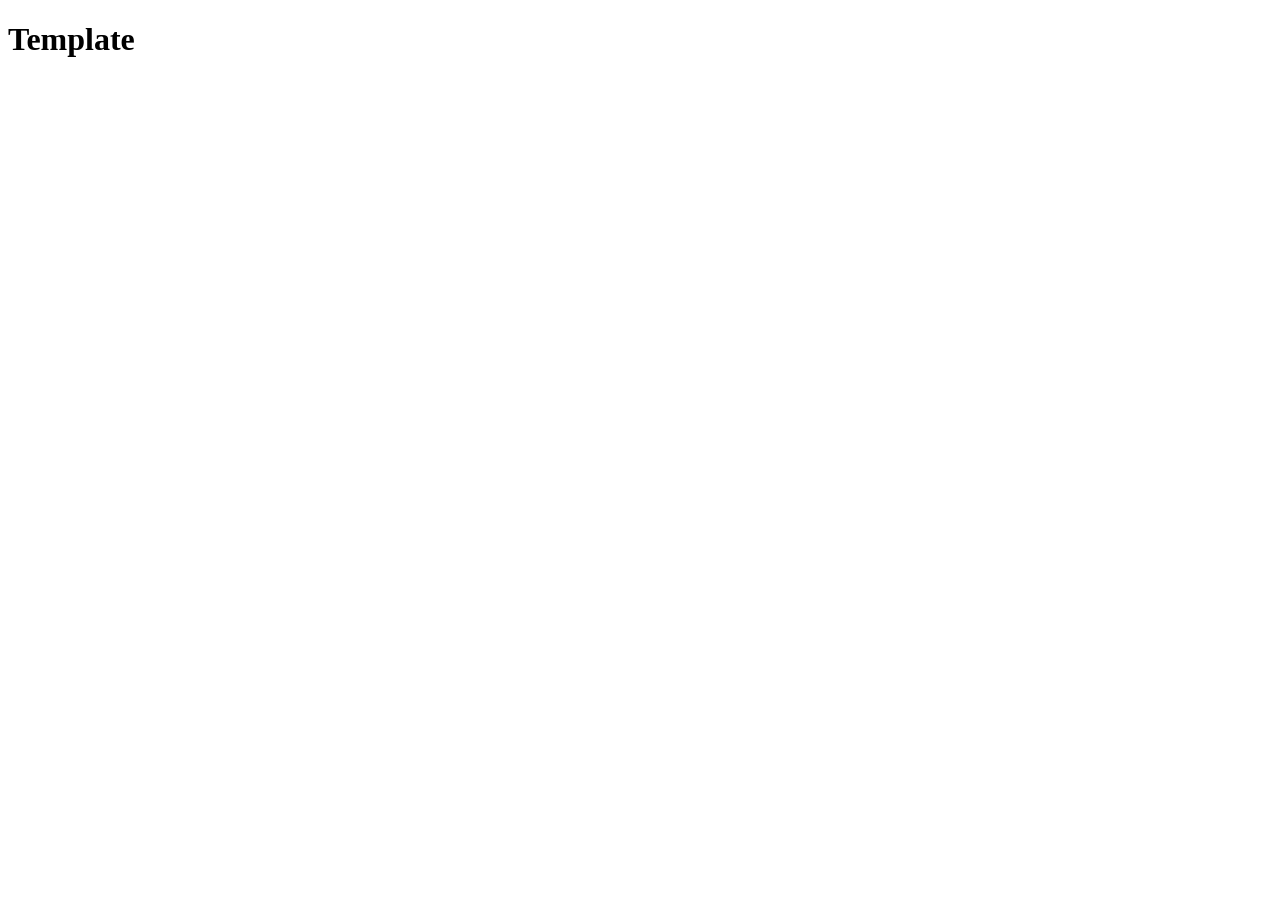
==== index.html @ e002447b "initial" ====
<!DOCTYPE html>
<html lang="en">
<head>
	<meta charset="UTF-8">
	<meta name="viewport" content="width=device-width, initial-scale=1.0">
	<title>template</title>
	<link rel="stylesheet" href="style.css">
</head>
<body>
	<header>
		<h1>Template</h1>
	</header>
</body>
</html>
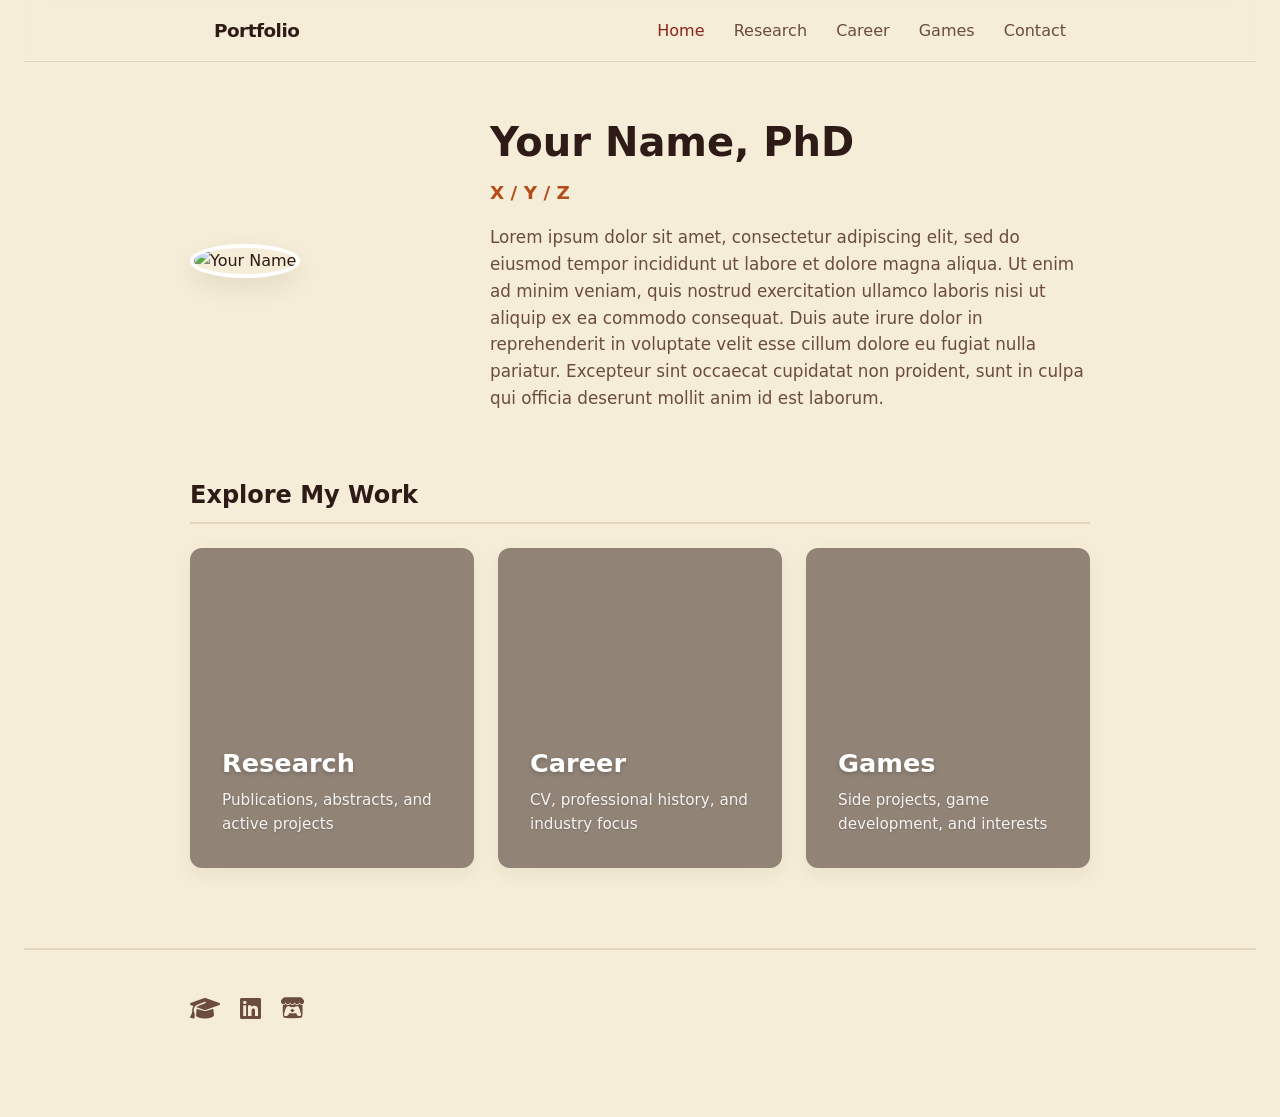
==== commit f9b49e7a: "initial pages" ====
--- a/index.html
+++ b/index.html
@@ -1,14 +1,90 @@
 <!DOCTYPE html>
 <html lang="en">
 <head>
-	<meta charset="UTF-8">
-	<meta name="viewport" content="width=device-width, initial-scale=1.0">
-	<title>template</title>
-	<link rel="stylesheet" href="style.css">
+    <meta charset="UTF-8">
+    <meta name="viewport" content="width=device-width, initial-scale=1.0">
+    <title>TPP</title>
+    <link rel="icon" type="image/svg" href="images/047-parasect.svg">
+    <link rel="stylesheet" href="style.css">
+    <link rel="stylesheet" href="https://cdnjs.cloudflare.com/ajax/libs/font-awesome/6.5.0/css/all.min.css" crossorigin="anonymous">
 </head>
 <body>
-	<header>
-		<h1>Template</h1>
-	</header>
+
+    <!-- Top Navigation Bar -->
+    <nav class="top-nav">
+        <div class="nav-container">
+            <a href="index.html" class="nav-logo">Portfolio</a>
+            <div class="nav-links">
+                <a href="index.html" class="active">Home</a>
+                <a href="research.html">Research</a>
+                <a href="career.html">Career</a>
+                <a href="games.html">Games</a>
+                <a href="contact.html">Contact</a>
+            </div>
+        </div>
+    </nav>
+
+    <!-- Main Profile Header Area -->
+    <header class="profile-container">
+        <div class="profile-photo-wrapper">
+            <img src="images/profile.jpg" alt="Your Name" class="profile-photo">
+        </div>
+        <div class="profile-bio">
+            <h1>Your Name, PhD</h1>
+            <p class="subtitle">X / Y / Z</p>
+            <p class="bio-text">
+                Lorem ipsum dolor sit amet, consectetur adipiscing elit, sed do eiusmod tempor incididunt ut labore et dolore magna aliqua. Ut enim ad minim veniam, quis nostrud exercitation ullamco laboris nisi ut aliquip ex ea commodo consequat. Duis aute irure dolor in reprehenderit in voluptate velit esse cillum dolore eu fugiat nulla pariatur. Excepteur sint occaecat cupidatat non proident, sunt in culpa qui officia deserunt mollit anim id est laborum.
+            </p>
+        </div>
+    </header>
+
+    <!-- Main Interactive Grid -->
+    <main class="content-wrapper">
+        <h2 class="section-title">Explore My Work</h2>
+        
+        <div class="panel-grid">
+            <!-- Panel 1: Research -->
+            <a href="research.html" class="panel-card">
+                <div class="card-bg" style="background-image: url('images/research.jpg');"></div>
+                <div class="card-overlay"></div>
+                <div class="card-content">
+                    <h3>Research</h3>
+                    <p>Publications, abstracts, and active projects</p>
+                </div>
+            </a>
+
+            <!-- Panel 2: Career -->
+            <a href="career.html" class="panel-card">
+                <div class="card-bg" style="background-image: url('images/career.jpg');"></div>
+                <div class="card-overlay"></div>
+                <div class="card-content">
+                    <h3>Career</h3>
+                    <p>CV, professional history, and industry focus</p>
+                </div>
+            </a>
+
+            <!-- Panel 3: Games -->
+            <a href="games.html" class="panel-card">
+                <div class="card-bg" style="background-image: url('images/games.jpg');"></div>
+                <div class="card-overlay"></div>
+                <div class="card-content">
+                    <h3>Games</h3>
+                    <p>Side projects, game development, and interests</p>
+                </div>
+            </a>
+        </div>
+    </main>
+
+    <!-- Footer -->
+    <footer class="site-footer">
+        <div class="footer-container footer-icons-only">
+            <div class="social-icons">
+                <a href="https://scholar.google.com" target="_blank" rel="noopener noreferrer" aria-label="Google Scholar" class="icon-link scholar-icon"><i class="fas fa-graduation-cap"></i></a>
+                <a href="https://linkedin.com" target="_blank" rel="noopener noreferrer" aria-label="LinkedIn" class="icon-link linkedin-icon"><i class="fab fa-linkedin"></i></a>
+                <a href="https://itch.io" target="_blank" rel="noopener noreferrer" aria-label="Itch.io" class="icon-link itch-icon"><i class="fab fa-itch-io"></i></a>
+            </div>
+        </div>
+    </footer>
+
 </body>
-</html>
+</html>
--- a/style.css
+++ b/style.css
@@ -0,0 +1,699 @@
+/* ==========================================
+   1. DESIGN TOKENS (Peak Autumn Palette)
+   ========================================== */
+:root {
+    --bg-base: #f5edd7;           
+    --text-main: #2e1a16;         
+    --text-muted: #6b4c3e;        
+    
+    --color-maple: #8a2518;       
+    --color-pumpkin: #b34e19;     
+    --color-ochre: #bda02b;       
+    --color-moss: #4a5c37;        
+    
+    --card-overlay: rgba(46, 26, 22, 0.5); 
+    --font-sans: system-ui, -apple-system, BlinkMacSystemFont, "Segoe UI", Roboto, sans-serif;
+}
+
+/* ==========================================
+   2. GLOBAL BASICS
+   ========================================== */
+* {
+    box-sizing: border-box;
+    margin: 0;
+    padding: 0;
+}
+
+body {
+    background-color: var(--bg-base);
+    color: var(--text-main);
+    font-family: var(--font-sans);
+    line-height: 1.6;
+    padding: 3rem 1.5rem;
+}
+
+/* ==========================================
+   3. HEADER / BIOGRAPHY LAYOUT
+   ========================================== */
+.profile-container {
+    max-width: 900px;
+    margin: 0 auto 4rem auto;
+    display: flex;
+    flex-wrap: wrap;
+    gap: 2.5rem;
+    align-items: center;
+}
+
+.profile-photo-wrapper {
+    flex: 1 1 220px;
+    max-width: 260px;
+}
+
+.profile-photo {
+    width: 100%;
+    height: auto;
+    border-radius: 50%;
+    border: 4px solid #ffffff;
+    box-shadow: 0 10px 25px rgba(46, 26, 22, 0.08);
+}
+
+.profile-bio {
+    flex: 2 1 400px;
+}
+
+.profile-bio h1 {
+    font-size: 2.5rem;
+    font-weight: 700;
+    color: var(--text-main);
+    margin-bottom: 0.25rem;
+}
+
+.profile-bio .subtitle {
+    font-size: 1.15rem;
+    color: var(--color-pumpkin);
+    font-weight: 600;
+    margin-bottom: 1rem;
+}
+
+.profile-bio .bio-text {
+    font-size: 1.05rem;
+    color: var(--text-muted);
+}
+
+/* ==========================================
+   4. INTERACTIVE PANELS GRID
+   ========================================== */
+.content-wrapper {
+    max-width: 900px;
+    margin: 0 auto;
+}
+
+.section-title {
+    font-size: 1.5rem;
+    margin-bottom: 1.5rem;
+    border-bottom: 2px solid #e3d5ba;
+    padding-bottom: 0.5rem;
+    color: var(--text-main);
+}
+
+.panel-grid {
+    display: grid;
+    grid-template-columns: repeat(auto-fit, minmax(260px, 1fr));
+    gap: 1.5rem;
+}
+
+.panel-card {
+    position: relative;
+    height: 320px;
+    border-radius: 12px;
+    overflow: hidden;
+    display: flex;
+    align-items: flex-end;
+    text-decoration: none;
+    box-shadow: 0 6px 20px rgba(46, 26, 22, 0.06);
+}
+
+.card-bg {
+    position: absolute;
+    top: 0;
+    left: 0;
+    width: 100%;
+    height: 100%;
+    background-size: cover;
+    background-position: center;
+    transition: transform 0.6s cubic-bezier(0.25, 1, 0.5, 1);
+    z-index: 1;
+}
+
+.card-overlay {
+    position: absolute;
+    top: 0;
+    left: 0;
+    width: 100%;
+    height: 100%;
+    background-color: var(--card-overlay);
+    transition: background-color 0.4s ease;
+    z-index: 2;
+}
+
+.card-content {
+    position: relative;
+    z-index: 3;
+    padding: 2rem;
+    color: #ffffff;
+}
+
+.card-content h3 {
+    font-size: 1.6rem;
+    margin-bottom: 0.25rem;
+    font-weight: 600;
+    text-shadow: 0 2px 4px rgba(0,0,0,0.2);
+}
+
+.card-content p {
+    font-size: 0.95rem;
+    opacity: 0.9;
+    text-shadow: 0 1px 2px rgba(0,0,0,0.2);
+}
+
+/* ==========================================
+   5. CUSTOM MULTI-COLOR HOVER EFFECTS
+   ========================================== */
+.panel-card:hover .card-bg {
+    transform: scale(1.08); 
+}
+
+.panel-grid .panel-card:nth-child(1):hover .card-overlay {
+    background-color: rgba(138, 37, 24, 0.75); 
+}
+
+.panel-grid .panel-card:nth-child(2):hover .card-overlay {
+    background-color: rgba(179, 78, 25, 0.75); 
+}
+
+.panel-grid .panel-card:nth-child(3):hover .card-overlay {
+    background-color: rgba(189, 160, 43, 0.75); 
+}
+
+/* ==========================================
+   6. TOP NAVIGATION BAR
+   ========================================== */
+.top-nav {
+    background-color: rgba(245, 237, 215, 0.9); 
+    backdrop-filter: blur(8px); 
+    position: sticky;
+    top: 0;
+    left: 0;
+    width: 100%;
+    z-index: 100;
+    border-bottom: 1px solid #e3d5ba;
+    margin-top: -3rem; 
+    margin-bottom: 3rem;
+}
+
+.nav-container {
+    max-width: 900px;
+    margin: 0 auto;
+    padding: 1rem 1.5rem;
+    display: flex;
+    justify-content: space-between;
+    align-items: center;
+}
+
+.nav-logo {
+    font-weight: 700;
+    color: var(--text-main);
+    text-decoration: none;
+    font-size: 1.15rem;
+    letter-spacing: -0.5px;
+}
+
+.nav-links a {
+    text-decoration: none;
+    color: var(--text-muted);
+    font-weight: 500;
+    margin-left: 1.5rem;
+    transition: color 0.3s ease;
+    font-size: 1rem;
+}
+
+.nav-links a:hover,
+.nav-links a.active {
+    color: var(--color-maple); 
+}
+
+/* ==========================================
+   7. FOOTER & SOCIAL ICONS Layout
+   ========================================== */
+.site-footer {
+    margin-top: 5rem;
+    border-top: 2px solid #e3d5ba;
+    padding: 2.5rem 1.5rem;
+}
+
+.footer-container {
+    max-width: 900px;
+    margin: 0 auto;
+    display: flex;
+    justify-content: space-between;
+    align-items: center;
+    flex-wrap: wrap;
+    gap: 1.5rem;
+}
+
+.site-footer p {
+    color: var(--text-muted);
+    font-size: 0.95rem;
+}
+
+.social-icons {
+    display: flex;
+    gap: 1.25rem;
+}
+
+.icon-link svg {
+    fill: var(--text-muted); 
+    transition: fill 0.3s cubic-bezier(0.25, 1, 0.5, 1), transform 0.3s cubic-bezier(0.25, 1, 0.5, 1);
+}
+
+.scholar-icon:hover svg {
+    fill: var(--color-moss); 
+    transform: translateY(-2px);
+}
+
+.linkedin-icon:hover svg {
+    fill: #0a66c2; 
+    transform: translateY(-2px);
+}
+
+.itch-icon:hover svg {
+    fill: #fa5c5c; 
+    transform: translateY(-2px);
+}
+/* ==========================================
+   8. CONTACT PAGE LAYOUT
+   ========================================== */
+.contact-hero {
+    max-width: 900px;
+    margin: 0 auto 2.5rem auto;
+    display: grid;
+    gap: 2rem;
+}
+
+.contact-intro h1 {
+    font-size: 2rem;
+    margin-bottom: 0.75rem;
+}
+
+.contact-intro p {
+    color: var(--text-muted);
+    font-size: 1rem;
+    max-width: 720px;
+}
+
+.location-card {
+    display: grid;
+    grid-template-columns: 1.1fr 1.4fr;
+    gap: 1.5rem;
+    border: 1px solid #eadcc8;
+    border-radius: 22px;
+    overflow: hidden;
+    background: #ffffff;
+    box-shadow: 0 20px 40px rgba(46, 26, 22, 0.08);
+}
+
+.location-image {
+    min-height: 260px;
+    overflow: hidden;
+}
+
+.location-image img {
+    width: 100%;
+    height: 100%;
+    object-fit: cover;
+    display: block;
+}
+
+.location-text {
+    padding: 2rem;
+    display: flex;
+    flex-direction: column;
+    justify-content: center;
+    background: rgba(245, 237, 215, 0.95);
+}
+
+.location-text h2 {
+    font-size: 1.75rem;
+    margin-bottom: 0.9rem;
+    color: var(--text-main);
+}
+
+.location-text p {
+    color: var(--text-muted);
+    line-height: 1.8;
+}
+
+.contact-form-card {
+    max-width: 900px;
+    margin: 0 auto;
+    padding: 2rem;
+    border-radius: 22px;
+    background: #ffffff;
+    border: 1px solid #e8d7c3;
+    box-shadow: 0 18px 40px rgba(46, 26, 22, 0.06);
+}
+
+.form-description {
+    color: var(--text-muted);
+    margin-bottom: 1.5rem;
+}
+
+.contact-form {
+    display: grid;
+    gap: 1rem;
+}
+
+.contact-form label {
+    display: block;
+    margin-bottom: 0.35rem;
+    font-weight: 600;
+    color: var(--text-main);
+}
+
+.contact-form input[type="text"],
+.contact-form input[type="email"],
+.contact-form textarea {
+    width: 100%;
+    border: 1px solid #d8c9b1;
+    border-radius: 14px;
+    padding: 1rem 1rem;
+    font: inherit;
+    color: var(--text-main);
+    background: #fbf5eb;
+}
+
+.contact-form input[type="text"]:focus,
+.contact-form input[type="email"]:focus,
+.contact-form textarea:focus {
+    outline: 2px solid var(--color-ochre);
+    outline-offset: 2px;
+    border-color: var(--color-ochre);
+}
+
+.contact-form textarea {
+    min-height: 180px;
+    resize: vertical;
+}
+
+.button-primary {
+    display: inline-flex;
+    align-items: center;
+    justify-content: center;
+    padding: 1rem 1.5rem;
+    border-radius: 999px;
+    border: none;
+    background: var(--color-maple);
+    color: #ffffff;
+    font-weight: 700;
+    cursor: pointer;
+    transition: transform 0.2s ease, box-shadow 0.2s ease, background-color 0.2s ease;
+}
+
+.button-primary:hover {
+    transform: translateY(-1px);
+    box-shadow: 0 12px 28px rgba(138, 37, 24, 0.18);
+    background: var(--color-pumpkin);
+}
+
+@media (max-width: 780px) {
+    .location-card {
+        grid-template-columns: 1fr;
+    }
+}
+
+/* ==========================================
+   9. LOCATION PREVIEW STYLE
+   ========================================== */
+.location-preview {
+    max-width: 480px;
+    margin: 0 auto 0rem auto;
+    text-align: center;
+    display: grid;
+    gap: 1.25rem;
+}
+
+.location-photo-wrapper {
+    width: 260px;
+    height: 260px;
+    margin: 0 auto;
+    border-radius: 50%;
+    overflow: hidden;
+    border: 4px solid #ffffff;
+    box-shadow: 0 18px 40px rgba(46, 26, 22, 0.12);
+}
+
+.location-photo-wrapper img {
+    width: 100%;
+    height: 100%;
+    object-fit: cover;
+    display: block;
+}
+
+.location-caption h2 {
+    font-size: 1.6rem;
+    margin: 0;
+    color: var(--text-main);
+}
+
+@media (max-width: 680px) {
+    .location-photo-wrapper {
+        width: 220px;
+        height: 220px;
+    }
+}
+
+/* ==========================================
+   10. PAGE PANELS AND TIMELINE STYLES
+   ========================================== */
+.page-header {
+    max-width: 900px;
+    margin: 0 auto 2rem auto;
+}
+
+.page-header h1 {
+    font-size: 2.1rem;
+    margin-bottom: 0.5rem;
+}
+
+.page-header .subtitle {
+    color: var(--text-muted);
+    font-size: 1rem;
+    max-width: 700px;
+}
+
+.section-panel {
+    margin-bottom: 3rem;
+}
+
+.split-grid {
+    display: grid;
+    grid-template-columns: repeat(2, minmax(0, 1fr));
+    gap: 1.75rem;
+}
+
+.split-panel {
+    display: grid;
+    grid-template-columns: 38% 62%;
+    gap: 1.5rem;
+    background: #ffffff;
+    border: 1px solid #e9dcc9;
+    border-radius: 20px;
+    overflow: hidden;
+    box-shadow: 0 18px 35px rgba(46, 26, 22, 0.06);
+}
+
+.split-image {
+    min-height: 170px;
+    max-height: 240px;
+    overflow: hidden;
+    background: #f5edd7;
+}
+
+.split-image img {
+    width: 100%;
+    height: 100%;
+    object-fit: cover;
+    display: block;
+}
+
+.split-content {
+    padding: 1.75rem;
+    display: flex;
+    flex-direction: column;
+    justify-content: center;
+}
+
+.split-content h3 {
+    margin-bottom: 0.8rem;
+    color: var(--text-main);
+}
+
+.split-content p {
+    color: var(--text-muted);
+    line-height: 1.75;
+}
+
+.research-large-panel,
+.research-panel {
+    background: #ffffff;
+    border: 1px solid #e9dcc9;
+    border-radius: 20px;
+    overflow: hidden;
+    box-shadow: 0 18px 35px rgba(46, 26, 22, 0.06);
+}
+
+.research-large-panel {
+    padding: 1.5rem;
+}
+
+.research-images {
+    display: grid;
+    grid-template-columns: 1fr 1fr;
+    gap: 1rem;
+    margin-bottom: 1.5rem;
+}
+
+.research-image {
+    min-height: 180px;
+    max-height: 260px;
+    overflow: hidden;
+    background: #f5edd7;
+}
+
+.research-image img {
+    width: 100%;
+    height: 100%;
+    object-fit: cover;
+    display: block;
+}
+
+.research-large-panel .research-content,
+.research-panel .research-content {
+    padding: 0 0.5rem;
+}
+
+.research-large-panel .research-content h3,
+.research-panel .research-content h3 {
+    margin-bottom: 0.85rem;
+}
+
+.research-grid {
+    display: grid;
+    grid-template-columns: repeat(2, minmax(0, 1fr));
+    gap: 1.75rem;
+}
+
+.research-panel {
+    display: grid;
+    gap: 1rem;
+    padding: 1.5rem;
+}
+
+.research-panel .research-content p {
+    color: var(--text-muted);
+    line-height: 1.75;
+}
+
+@media (max-width: 860px) {
+    .research-images,
+    .research-grid {
+        grid-template-columns: 1fr;
+    }
+}
+
+.card-panel {
+    padding: 2rem;
+    border-radius: 20px;
+    background: #ffffff;
+    border: 1px solid #e9dcc9;
+    box-shadow: 0 18px 35px rgba(46, 26, 22, 0.06);
+}
+
+.card-panel h3 {
+    margin-bottom: 0.75rem;
+}
+
+.card-panel p {
+    color: var(--text-muted);
+    line-height: 1.75;
+}
+
+.career-history {
+    max-width: 900px;
+    margin: 0 auto 2rem auto;
+}
+
+.timeline-list {
+    list-style: none;
+    margin: 0;
+    padding: 0;
+    display: grid;
+    gap: 1.25rem;
+}
+
+.timeline-list li {
+    display: grid;
+    grid-template-columns: 100px 1fr;
+    gap: 1rem;
+    align-items: flex-start;
+    padding: 1.5rem;
+    border-radius: 18px;
+    background: #ffffff;
+    border: 1px solid #e9dcc9;
+    box-shadow: 0 14px 28px rgba(46, 26, 22, 0.05);
+}
+
+.timeline-date {
+    display: inline-flex;
+    align-items: center;
+    justify-content: center;
+    min-height: 42px;
+    padding: 0 0.75rem;
+    border-radius: 999px;
+    background: var(--color-ochre);
+    color: #ffffff;
+    font-weight: 700;
+}
+
+.timeline-list strong {
+    display: block;
+    margin-bottom: 0.5rem;
+}
+
+.timeline-list p {
+    color: var(--text-muted);
+    margin: 0;
+    line-height: 1.7;
+}
+
+.timeline-note {
+    margin-top: 1.5rem;
+    color: var(--text-muted);
+    max-width: 760px;
+}
+
+@media (max-width: 860px) {
+    .split-grid,
+    .timeline-list li {
+        grid-template-columns: 1fr;
+    }
+
+    .split-panel {
+        grid-template-columns: 1fr;
+    }
+}
+
+@media (max-width: 540px) {
+    .page-header h1 {
+        font-size: 1.8rem;
+    }
+}
+
+.footer-icons-only .footer-container {
+    justify-content: center;
+}
+
+.footer-icons-only .social-icons {
+    justify-content: center;
+}
+
+.icon-link {
+    color: var(--text-muted);
+    font-size: 1.5rem;
+    transition: color 0.3s ease, transform 0.3s ease;
+}
+
+.icon-link:hover {
+    color: var(--color-maple);
+    transform: translateY(-2px);
+}
